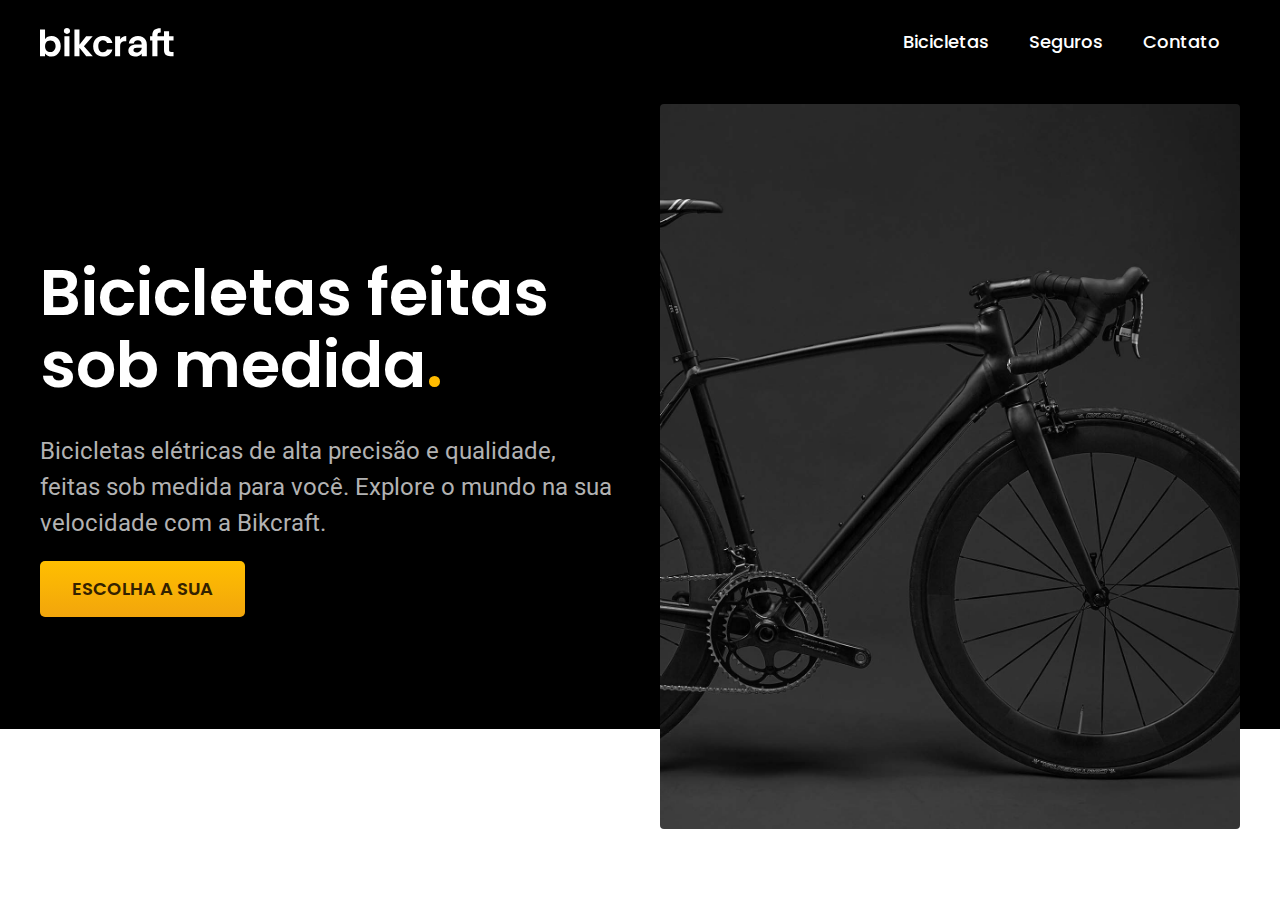
==== index.html @ 77c64b60 "repositorio inicial" ====
<!DOCTYPE html>
<html lang="pt-br">

<head>
  <meta charset="UTF-8">
  <meta name="viewport" content="width=device-width, initial-scale=1.0">
  <title>Bikcraft</title>
  <meta name="description" content="Bicicletas elétricas de alta precisão e qualidade, feitas sob medida para o cliente. Explore o mundo na sua velocidade com a Bikcraft">
  <link rel="stylesheet" href="./css/imports.css">
  <link rel="preconnect" href="https://fonts.googleapis.com">
  <link rel="preconnect" href="https://fonts.gstatic.com" crossorigin>
  <link href="https://fonts.googleapis.com/css2?family=Merriweather:ital,wght@1,900&family=Poppins:wght@500;600&family=Roboto:wght@400;500&display=swap" rel="stylesheet">
</head>

<body>
  <header class="header-main">
    <div class="header-bg">
      <a href="./">
        <img src="./img/bikcraft.svg" alt="Logo Bikcraft">
      </a>
      <nav aria-label="Cabeçalho">
        <ul class="header-menu font-1-m">
          <li><a href="./bicicletas.html">Bicicletas</a></li>
          <li><a href="./seguros.html">Seguros</a></li>
          <li><a href="./contato.html">Contato</a></li>
        </ul>
      </nav>
    </div>
  </header>
  <main class="main-introducao">
    <div class="introducao">
      <div class="introducao-conteudo">
        <h1 class="font-1-xxl cor-0">Bicicletas feitas sob medida<span class="cor-p1">.</span></h1>
        <p class="font-2-l cor-5">Bicicletas elétricas de alta precisão e qualidade, feitas sob medida para você. Explore o mundo na sua velocidade com a Bikcraft.</p>
        <a class="button font-1-m-b" href="./bicicletas.html">Escolha a sua</a>
      </div>
      <img src="./img/fotos/introducao.jpg" alt="">
    </div>
  </main>
</body>

</html>
---- css/imports.css ----
@import "./global/global.css";
@import "./utility/color.css";
@import "./utility/font.css";
@import "./utility/components.css";

/* header  */
@import "./global/header.css";

/* introducao */
@import "./home/intro.css";
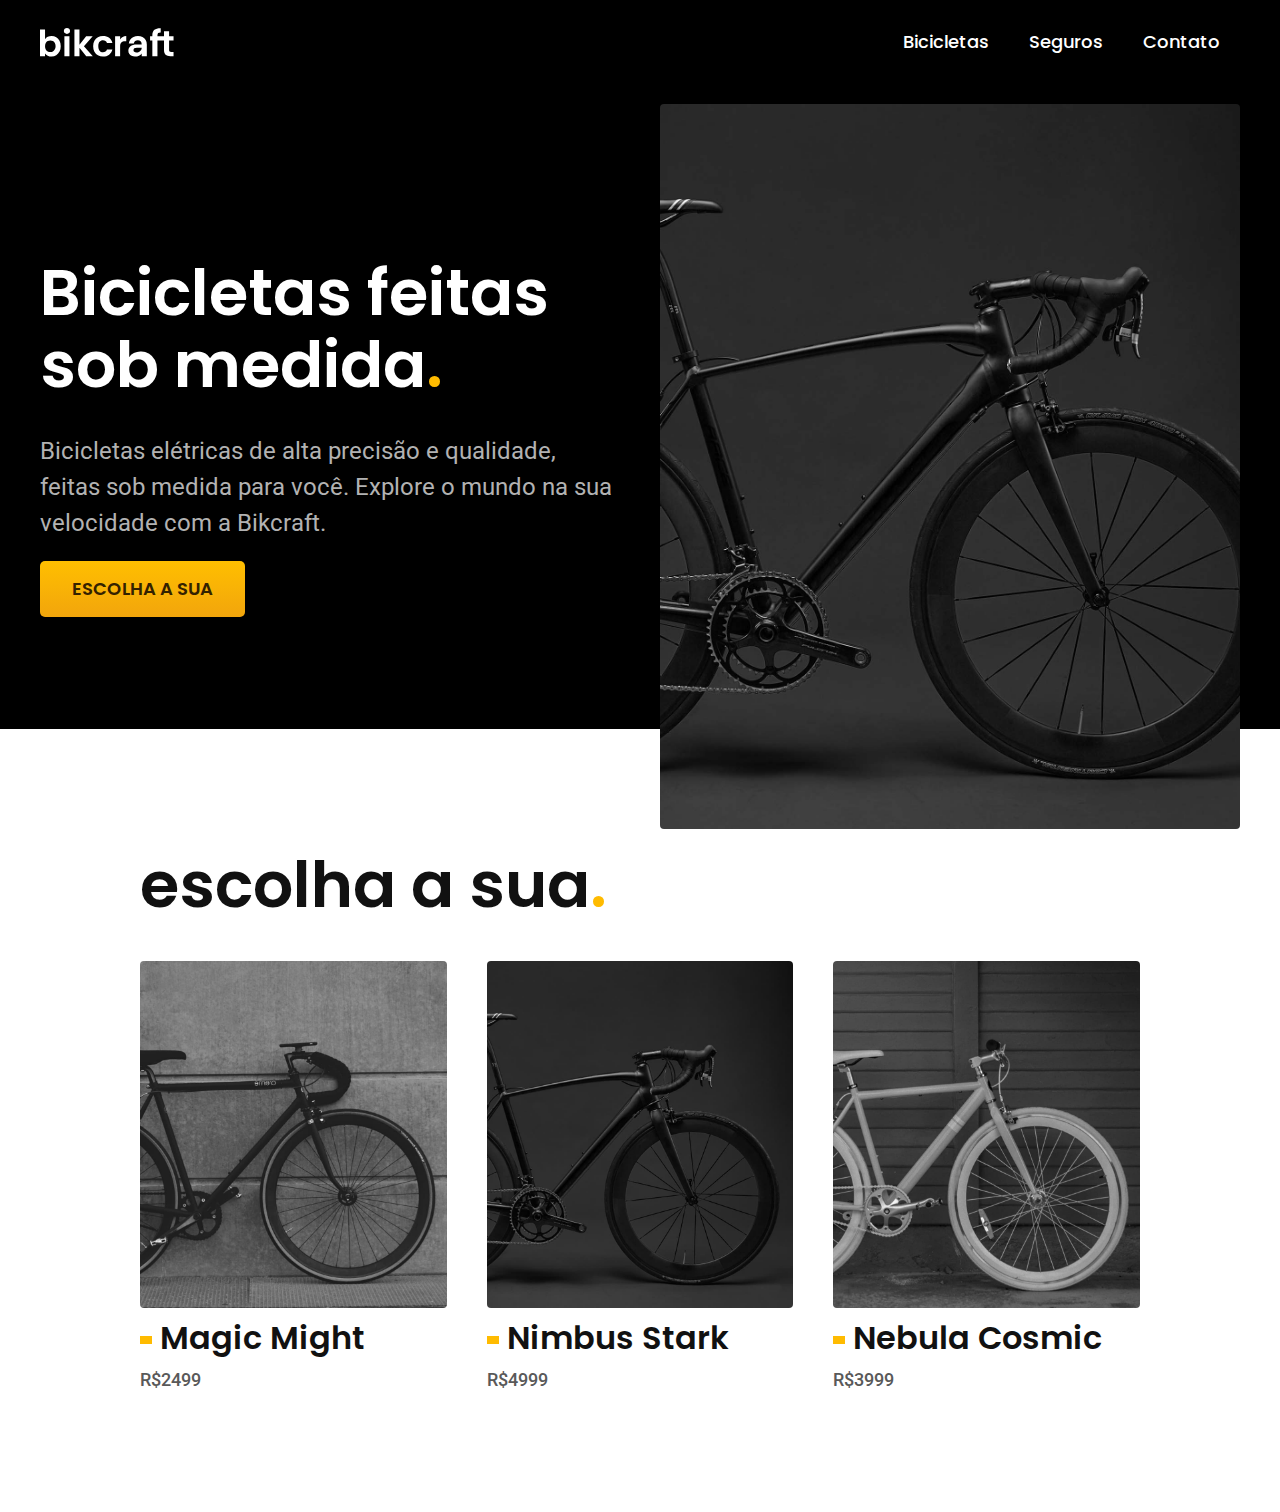
==== commit 41dc5ebb: "add bike list" ====
--- a/index.html
+++ b/index.html
@@ -37,6 +37,29 @@
       <img src="./img/fotos/introducao.jpg" alt="">
     </div>
   </main>
+  <article class="bike-list">
+    <h2 class="container font-1-xxl cor-11">escolha a sua<span class="cor-p1">.</span></h2>
+    <ul>
+      <li><a href=".bicicletas/magic.html">
+          <img src="./img/bicicletas/magic-home.jpg" alt="Bicicleta Preta">
+          <h3 class="font-1-xl cor-11">Magic Might</h3>
+          <span class=" font-2-m cor-8">R$2499</span>
+        </a>
+      </li>
+      <li><a href=".bicicletas/nimbus.html">
+          <img src="./img/bicicletas/nimbus-home.jpg" alt="Bicicleta Preta">
+          <h3 class="font-1-xl cor-11">Nimbus Stark</h3>
+          <span class=" font-2-m cor-8">R$4999</span>
+        </a>
+      </li>
+      <li><a href=".bicicletas/nebula.html">
+          <img src="./img/bicicletas/nebula-home.jpg" alt="Bicicleta Preta">
+          <h3 class="font-1-xl cor-11"">Nebula Cosmic</h3>
+          <span class=" font-2-m cor-8">R$3999</span>
+        </a>
+      </li>
+    </ul>
+  </article>
 </body>
 
 </html>--- a/css/imports.css
+++ b/css/imports.css
@@ -8,3 +8,6 @@
 
 /* introducao */
 @import "./home/intro.css";
+
+/* bikes */
+@import "./home/bikes.css";
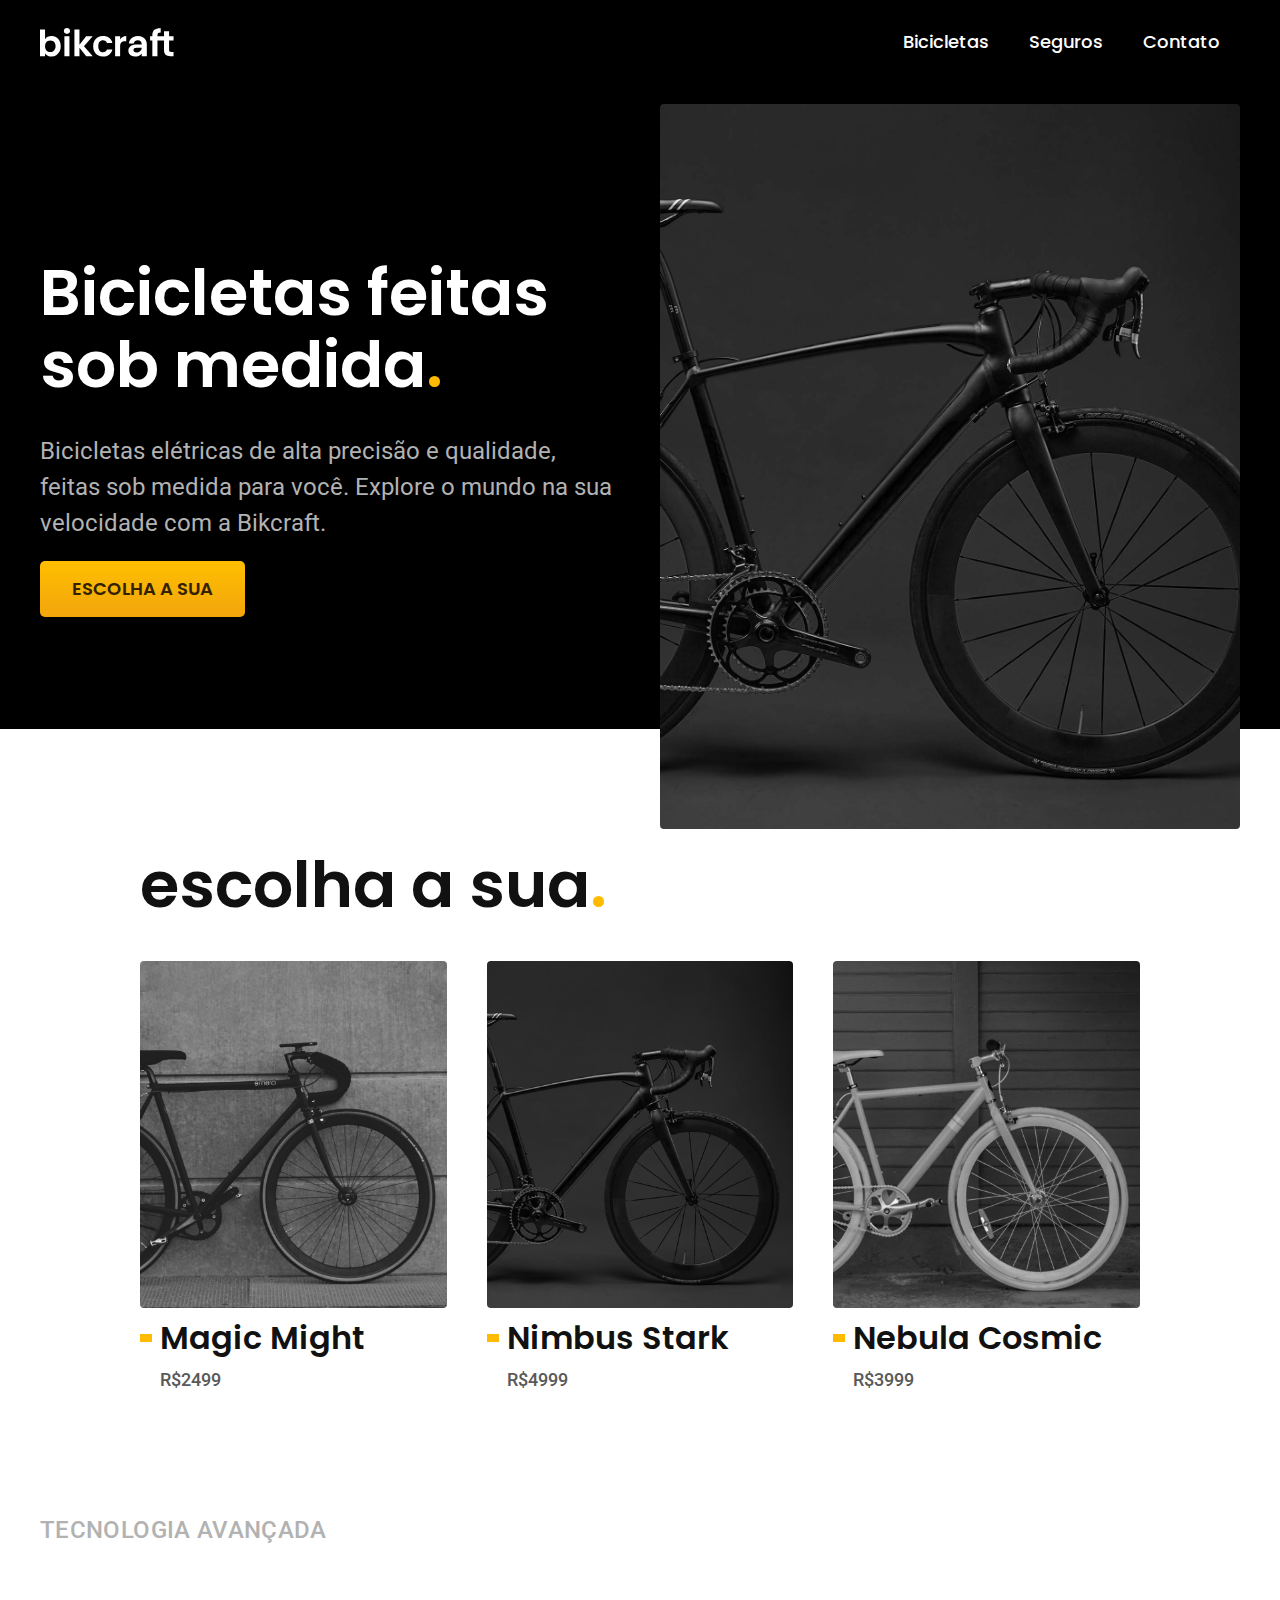
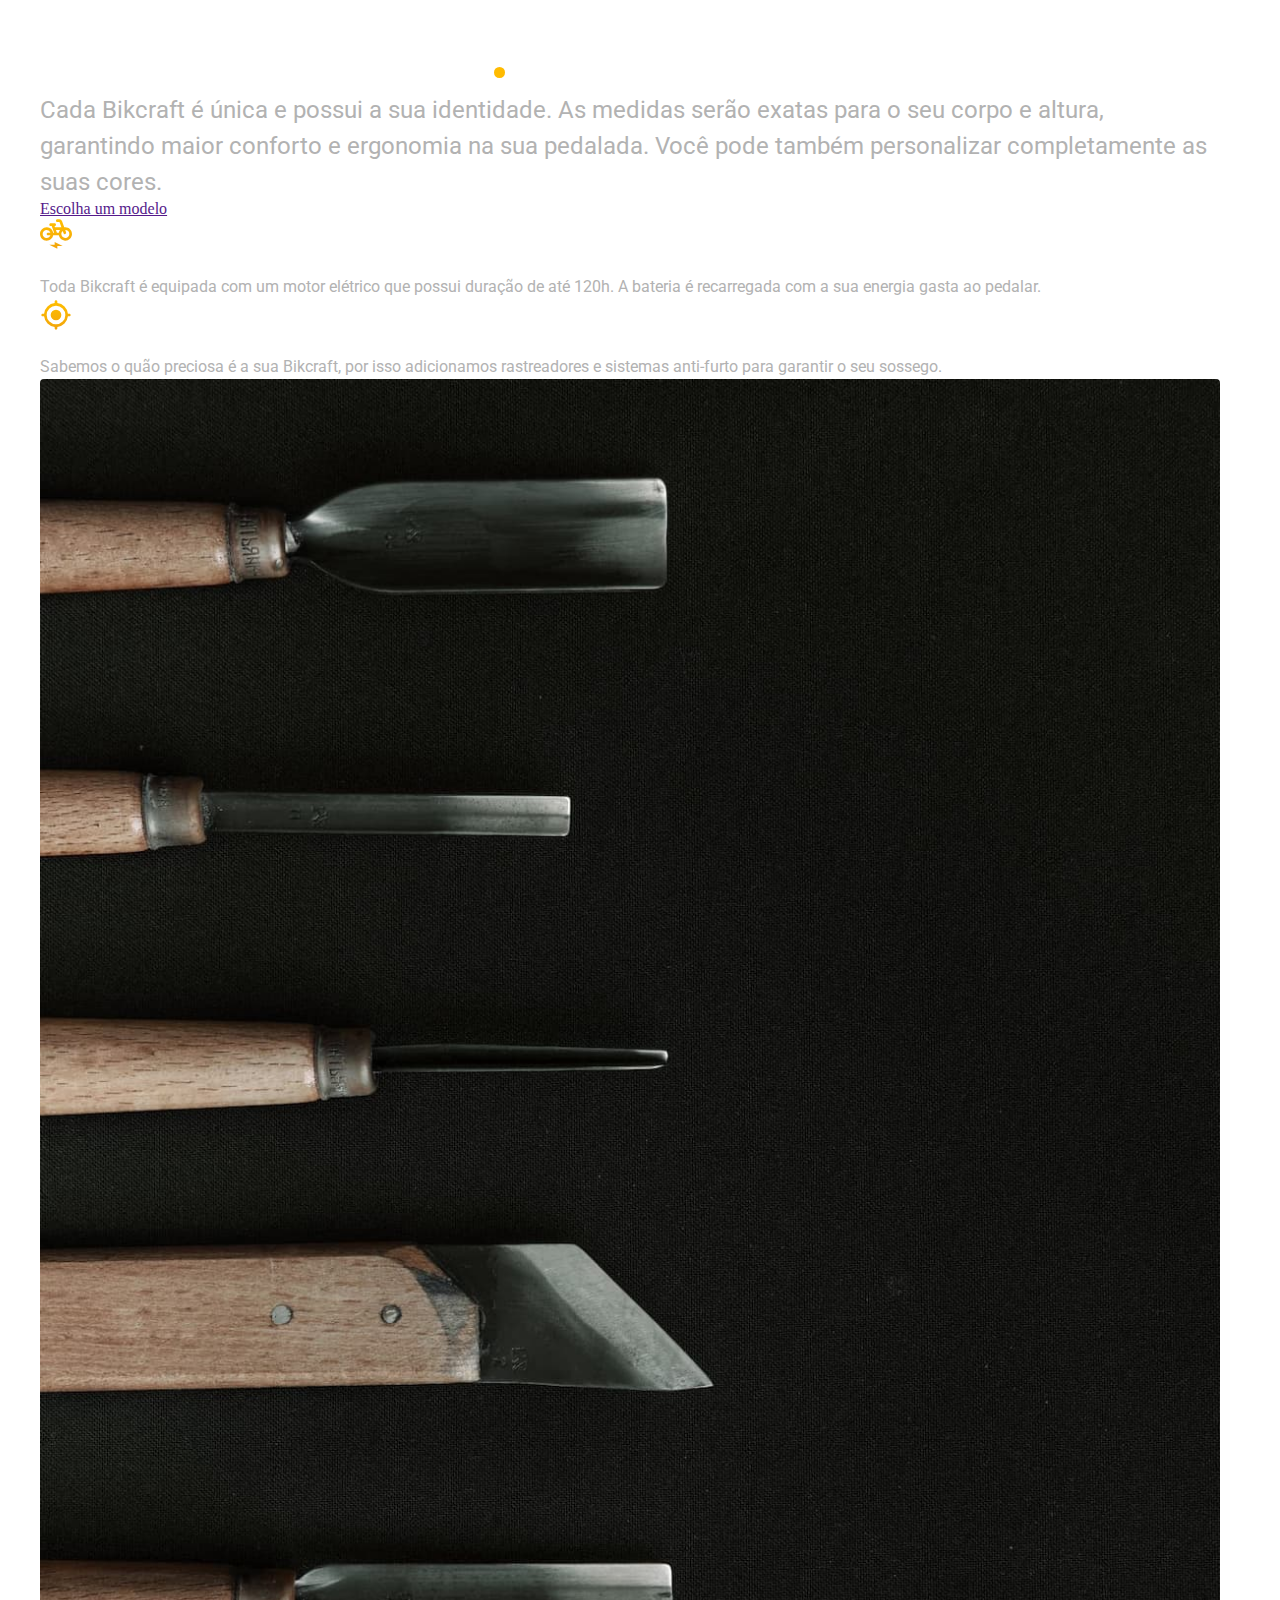
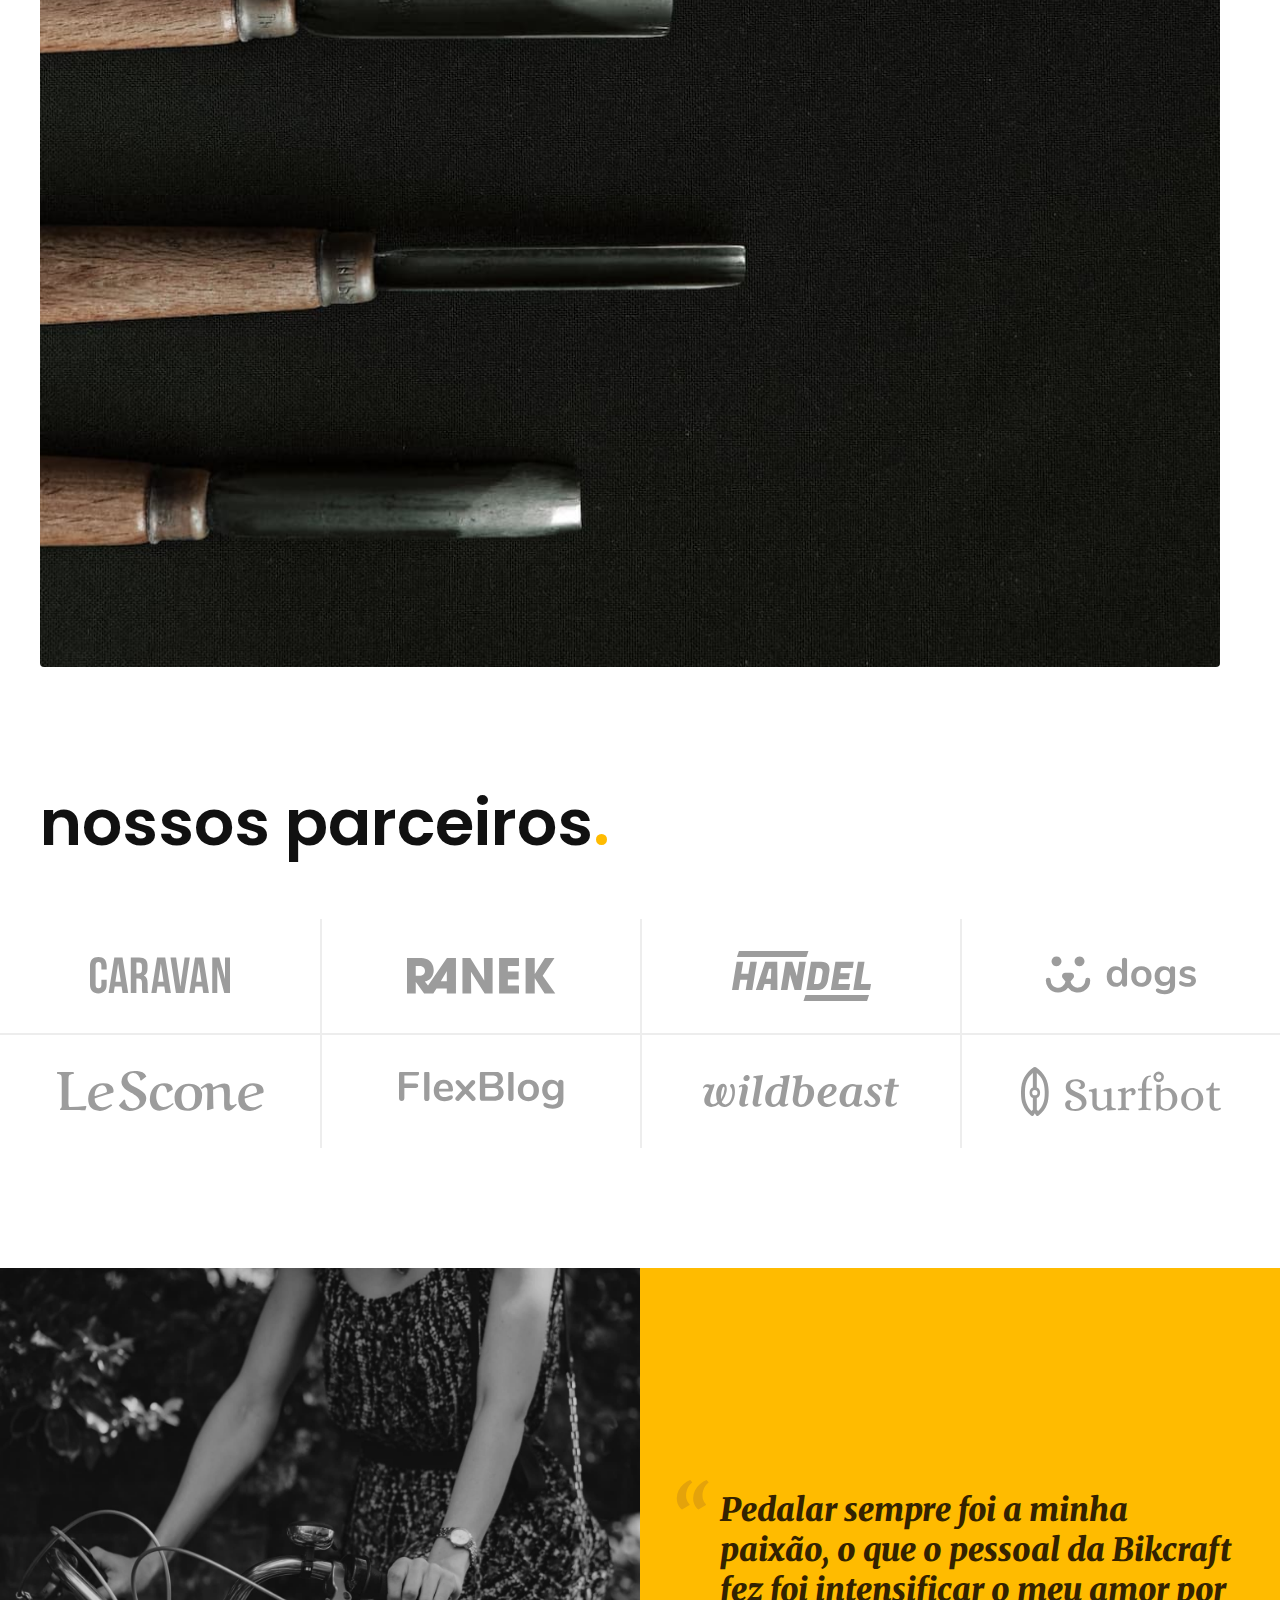
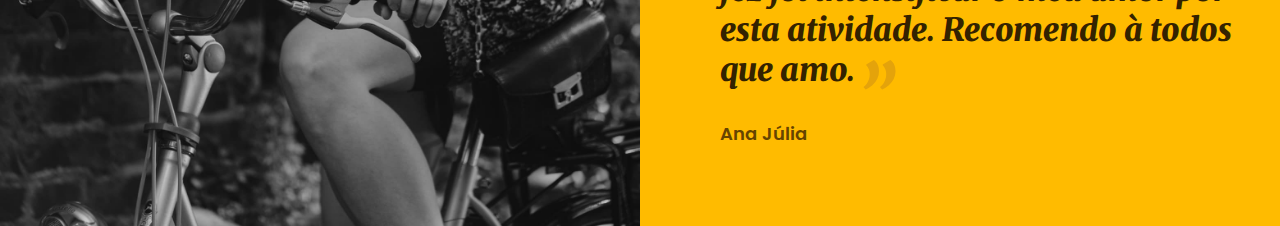
==== commit 8b94653c: "add partner and quote" ====
--- a/index.html
+++ b/index.html
@@ -9,7 +9,7 @@
   <link rel="stylesheet" href="./css/imports.css">
   <link rel="preconnect" href="https://fonts.googleapis.com">
   <link rel="preconnect" href="https://fonts.gstatic.com" crossorigin>
-  <link href="https://fonts.googleapis.com/css2?family=Merriweather:ital,wght@1,900&family=Poppins:wght@500;600&family=Roboto:wght@400;500&display=swap" rel="stylesheet">
+  <link href="https://fonts.googleapis.com/css2?family=Merriweather:ital,wght@0,300;0,400;0,700;0,900;1,300;1,400;1,700;1,900&family=Poppins:ital,wght@0,100;0,200;0,300;0,400;0,500;0,600;0,700;0,800;0,900;1,100;1,200;1,300;1,400;1,500;1,600;1,700;1,800;1,900&family=Roboto:ital,wght@0,100;0,300;0,400;0,500;0,700;0,900;1,100;1,300;1,400;1,500;1,700;1,900&display=swap" rel="stylesheet">
 </head>
 
 <body>
@@ -60,6 +60,55 @@
       </li>
     </ul>
   </article>
+  <article class="tecnologia">
+    <div class="tecnologia-geral container">
+      <div class="tecnologia-sobre">
+        <span class="font-2-l-b cor-5">TECNOLOGIA AVANÇADA</span>
+        <h2 class="font-1-xxl cor-0">você escolhe suas cores e componentes<span class="cor-p1">.</span></h2>
+        <p class="font-2-l cor-5">Cada Bikcraft é única e possui a sua identidade. As medidas serão exatas para o seu corpo e altura, garantindo maior conforto e ergonomia na sua pedalada. Você pode também personalizar completamente as suas cores.</p>
+        <a class="link" href="">Escolha um modelo</a>
+        <div class="tecnologia-beneficios">
+          <div class="eletrica">
+            <img src="./img/icones/eletrica.svg" alt="icone de bicicleta">
+            <h3 class="font-1-m cor-0">Motor Elétrico</h3>
+            <p class="font-2-s cor-5">Toda Bikcraft é equipada com um motor elétrico que possui duração de até 120h. A bateria é recarregada com a sua energia gasta ao pedalar.</p>
+          </div>
+          <div class="rastreio">
+            <img src="./img/icones/rastreador.svg" alt="icone de rastreio">
+            <h3 class="font-1-m cor-0">Rastreador</h3>
+            <p class="font-2-s cor-5">Sabemos o quão preciosa é a sua Bikcraft, por isso adicionamos rastreadores e sistemas anti-furto para garantir o seu sossego.</p>
+          </div>
+        </div>
+      </div>
+      <div class="tec-img">
+        <img src="./img/fotos/tecnologia.jpg" alt="Tecnologia">
+      </div>
+    </div>
+  </article>
+  <section class="parceiros">
+    <h2 class="container font-1-xxl cor-11">nossos parceiros<span class="cor-p1">.</span></h2>
+    <ul>
+      <li><img src="./img/parceiros/caravan.svg" alt=""></li>
+      <li><img src="./img/parceiros/ranek.svg" alt=""></li>
+      <li><img src="./img/parceiros/handel.svg" alt=""></li>
+      <li><img src="./img/parceiros/dogs.svg" alt=""></li>
+      <li><img src="./img/parceiros/lescone.svg" alt=""></li>
+      <li><img src="./img/parceiros/flexblog.svg" alt=""></li>
+      <li><img src="./img/parceiros/wildbeast.svg" alt=""></li>
+      <li><img src="./img/parceiros/surfbot.svg" alt=""></li>
+    </ul>
+  </section>
+  <section class="depoimento">
+    <div>
+      <img src="./img/fotos/depoimento.jpg" width="1560" height="1360" alt="Pessoa pedalando em uma bike">
+    </div>
+    <div class="depoimento-conteudo">
+      <blockquote class="font-1-xl cor-p5">
+        <p>Pedalar sempre foi a minha paixão, o que o pessoal da Bikcraft fez foi intensificar o meu amor por esta atividade. Recomendo à todos que amo.</p>
+      </blockquote>
+      <span class="font-1-m-b cor-p4">Ana Júlia</span>
+    </div>
+  </section>
 </body>
 
 </html>--- a/css/imports.css
+++ b/css/imports.css
@@ -3,11 +3,10 @@
 @import "./utility/font.css";
 @import "./utility/components.css";
 
-/* header  */
+/* home  */
 @import "./global/header.css";
-
-/* introducao */
 @import "./home/intro.css";
-
-/* bikes */
 @import "./home/bikes.css";
+@import "./home/tecnologia.css";
+@import "./home/parceiros.css";
+@import "./home/depoimento.css";
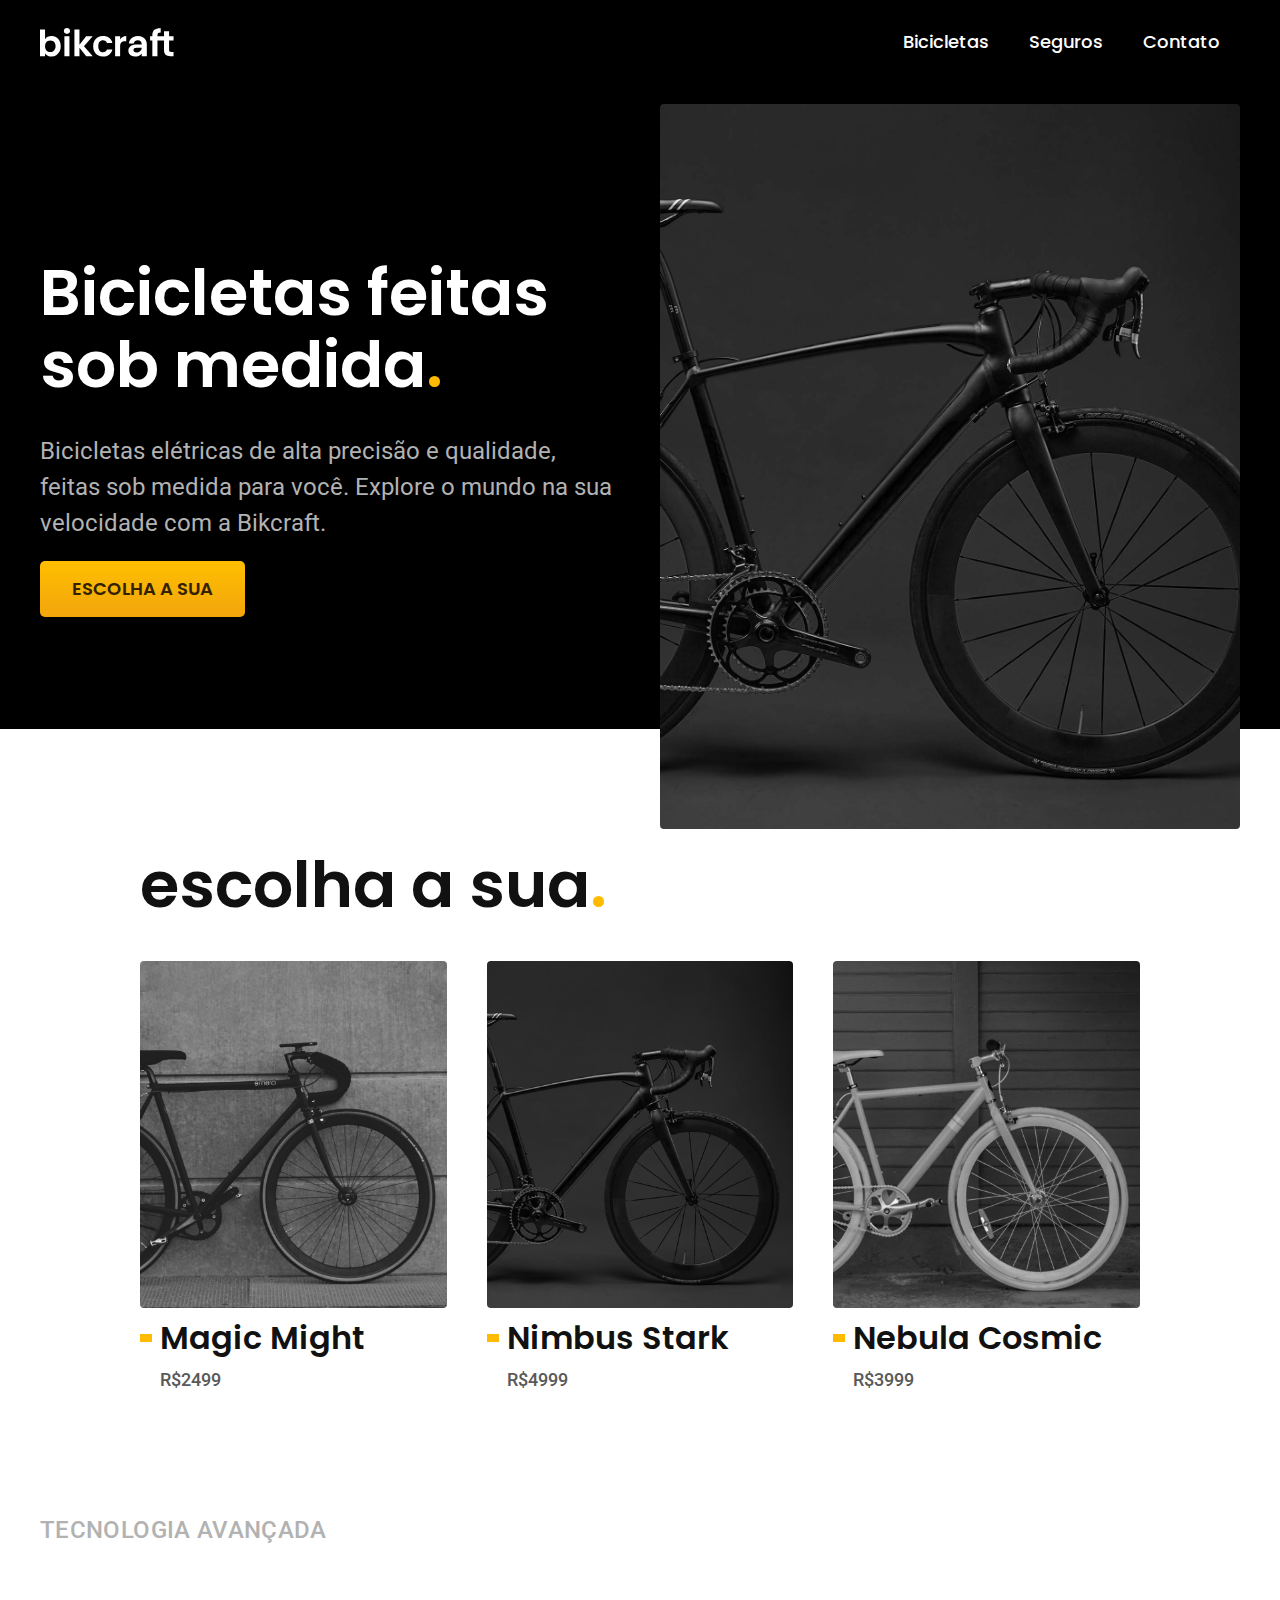
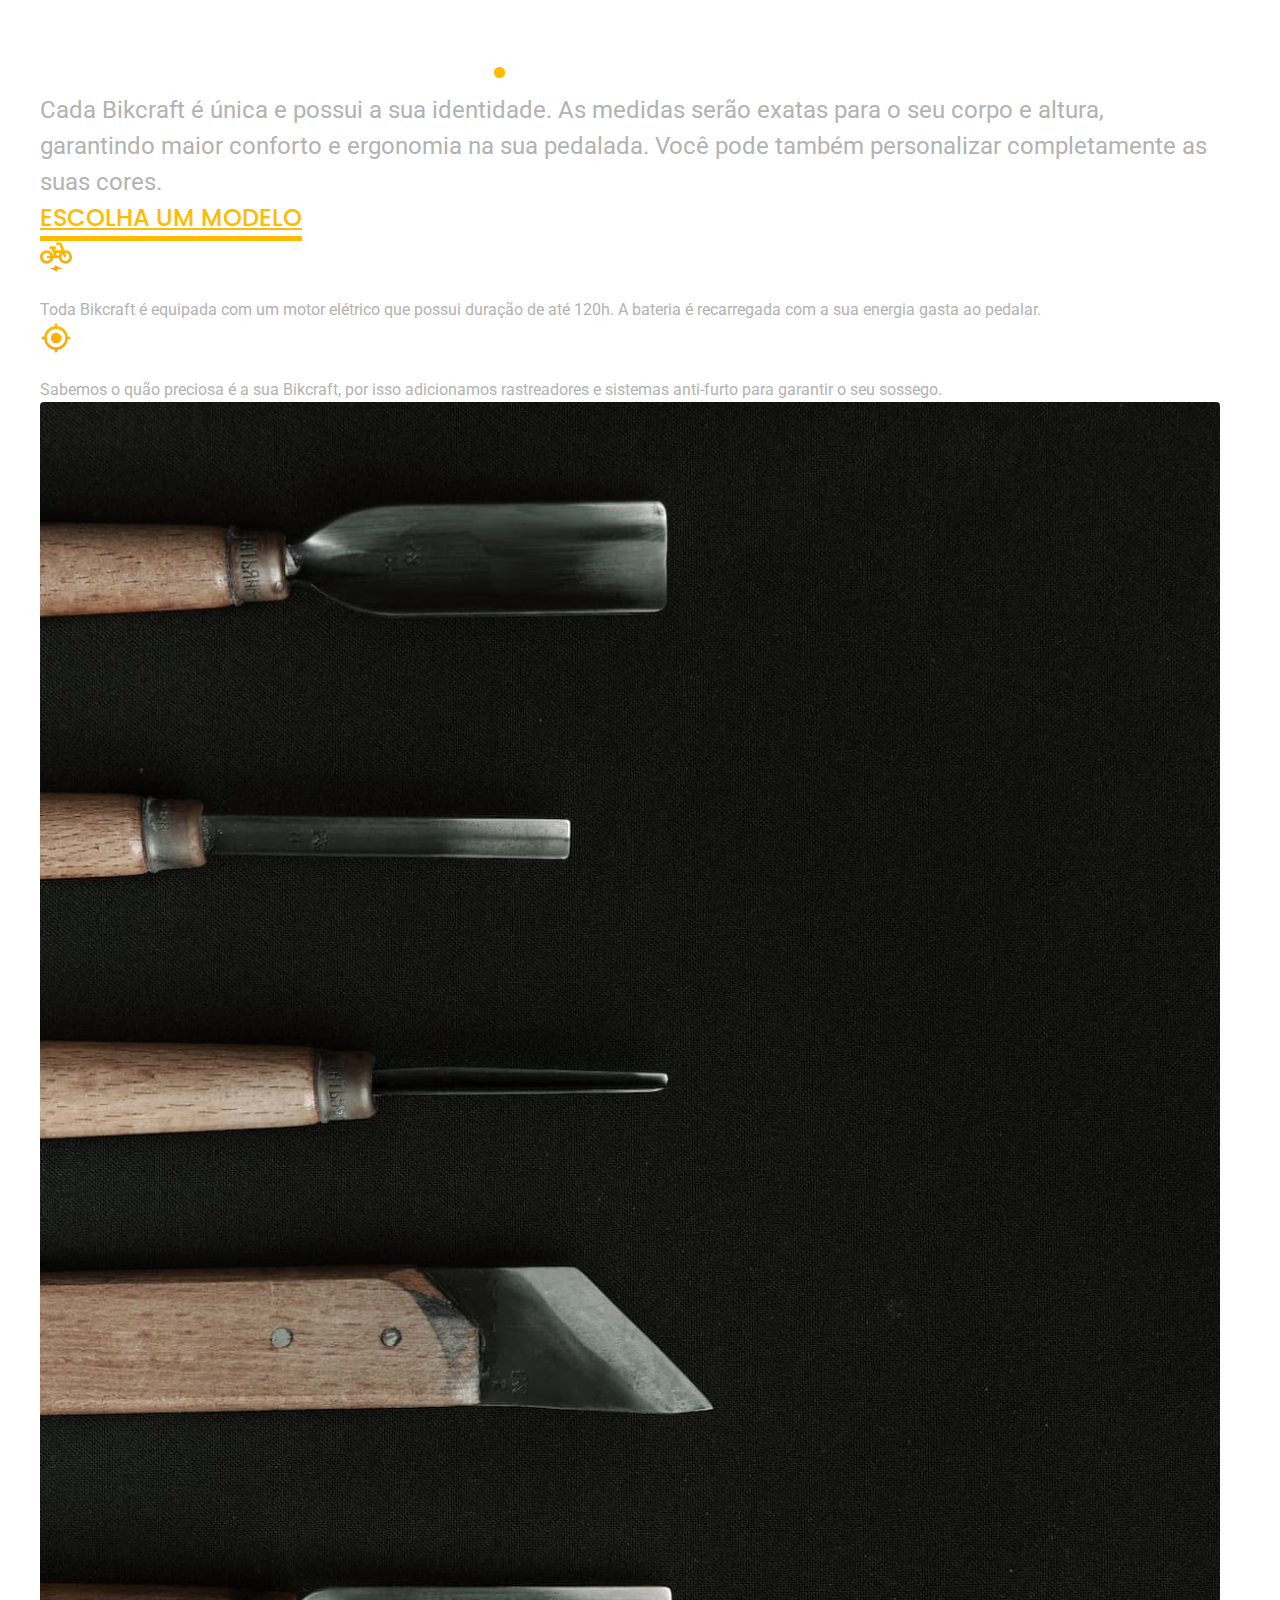
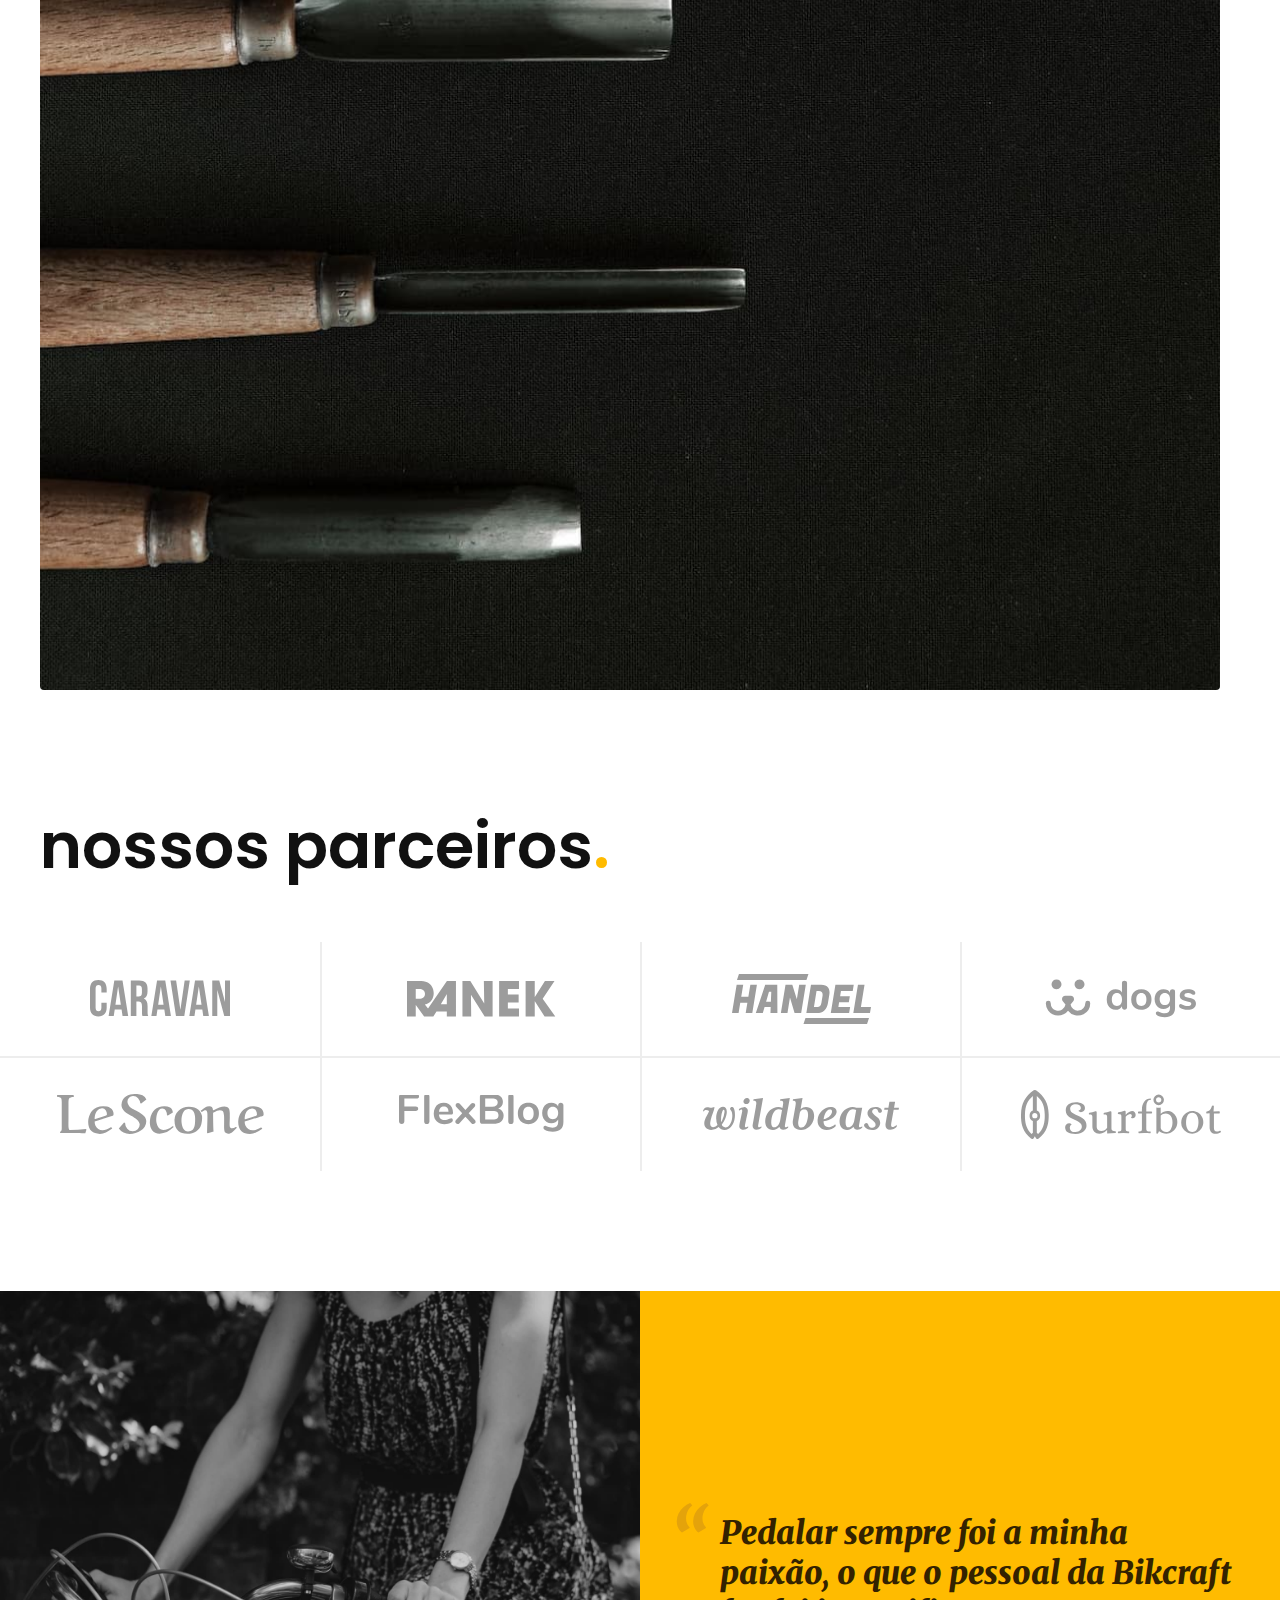
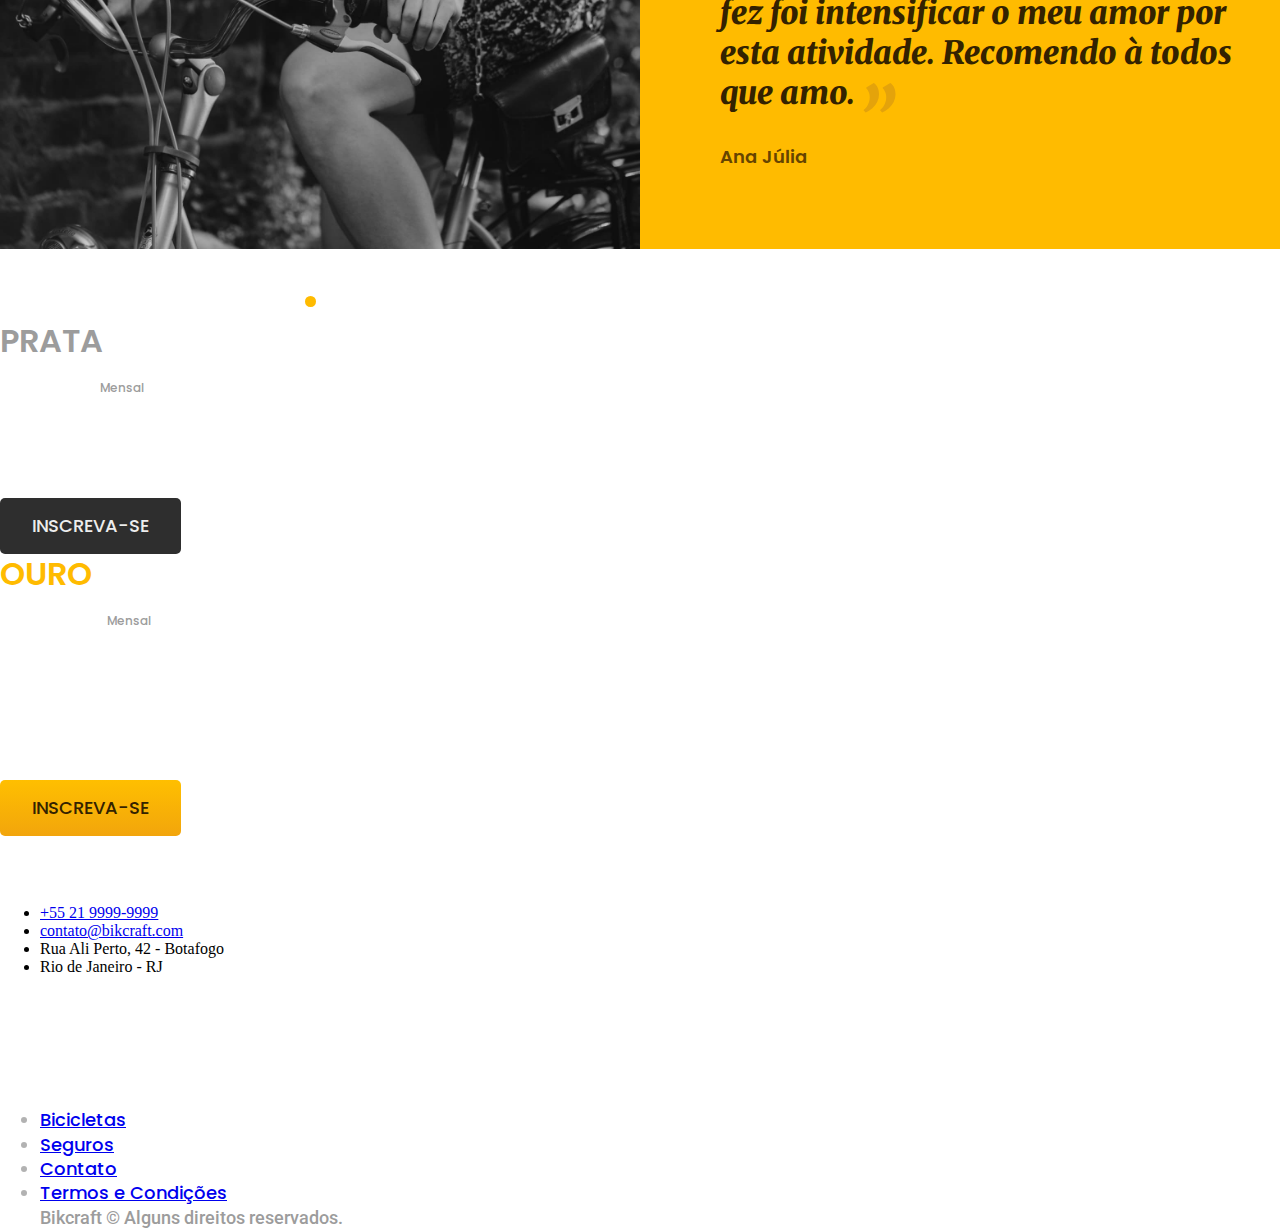
==== commit 38e6c7b2: "final" ====
--- a/index.html
+++ b/index.html
@@ -4,7 +4,7 @@
 <head>
   <meta charset="UTF-8">
   <meta name="viewport" content="width=device-width, initial-scale=1.0">
-  <title>Bikcraft</title>
+  <title>Bikcraft - Home</title>
   <meta name="description" content="Bicicletas elétricas de alta precisão e qualidade, feitas sob medida para o cliente. Explore o mundo na sua velocidade com a Bikcraft">
   <link rel="stylesheet" href="./css/imports.css">
   <link rel="preconnect" href="https://fonts.googleapis.com">
@@ -40,19 +40,19 @@
   <article class="bike-list">
     <h2 class="container font-1-xxl cor-11">escolha a sua<span class="cor-p1">.</span></h2>
     <ul>
-      <li><a href=".bicicletas/magic.html">
+      <li><a href="./bicicletas/magic.html">
           <img src="./img/bicicletas/magic-home.jpg" alt="Bicicleta Preta">
           <h3 class="font-1-xl cor-11">Magic Might</h3>
           <span class=" font-2-m cor-8">R$2499</span>
         </a>
       </li>
-      <li><a href=".bicicletas/nimbus.html">
+      <li><a href="./bicicletas/nimbus.html">
           <img src="./img/bicicletas/nimbus-home.jpg" alt="Bicicleta Preta">
           <h3 class="font-1-xl cor-11">Nimbus Stark</h3>
           <span class=" font-2-m cor-8">R$4999</span>
         </a>
       </li>
-      <li><a href=".bicicletas/nebula.html">
+      <li><a href="./bicicletas/nebula.html">
           <img src="./img/bicicletas/nebula-home.jpg" alt="Bicicleta Preta">
           <h3 class="font-1-xl cor-11"">Nebula Cosmic</h3>
           <span class=" font-2-m cor-8">R$3999</span>
@@ -66,7 +66,7 @@
         <span class="font-2-l-b cor-5">TECNOLOGIA AVANÇADA</span>
         <h2 class="font-1-xxl cor-0">você escolhe suas cores e componentes<span class="cor-p1">.</span></h2>
         <p class="font-2-l cor-5">Cada Bikcraft é única e possui a sua identidade. As medidas serão exatas para o seu corpo e altura, garantindo maior conforto e ergonomia na sua pedalada. Você pode também personalizar completamente as suas cores.</p>
-        <a class="link" href="">Escolha um modelo</a>
+        <a class="link" href="./bicicletas.html">Escolha um modelo</a>
         <div class="tecnologia-beneficios">
           <div class="eletrica">
             <img src="./img/icones/eletrica.svg" alt="icone de bicicleta">
@@ -109,6 +109,82 @@
       <span class="font-1-m-b cor-p4">Ana Júlia</span>
     </div>
   </section>
+  <section class="orcamento">
+    <h2 class="container font-1-xxl cor-0">seguros<span class="cor-p1">.</span></h2>
+    <div class="orcamento-tipos">
+      <div class="orcamento-prata">
+        <h3 class="font-1-xl cor-6">PRATA</h3>
+        <span class="font-1-xl cor-0">R$199
+          <span class="font-1-xs cor-6">Mensal</span>
+        </span>
+        <ul class="font-2-m cor-0">
+          <li>Duas trocas por ano</li>
+          <li>Assistência técnica</li>
+          <li>Suporte 08h às 18h</li>
+          <li>Cobertura estadual</li>
+        </ul>
+        <a class="button secundario font-1-m" href="./orcamento.html">Inscreva-se</a>
+      </div>
+      <div class="orcamento-ouro">
+        <h3 class="font-1-xl cor-p1">OURO</h3>
+        <span class="font-1-xl cor-0">R$299
+          <span class="font-1-xs cor-6">Mensal</span>
+        </span>
+        <ul class="font-2-m cor-0">
+          <li>Cinco trocas por ano</li>
+          <li>Assistência especial</li>
+          <li>Suporte 24h</li>
+          <li>Cobertura nacional</li>
+          <li>Desconto em parceiros</li>
+          <li>Acesso ao Clube Bikcraft</li>
+        </ul>
+        <a class="button font-1-m" href="./orcamento.html">Inscreva-se</a>
+      </div>
+      <div>
+      </div>
+    </div>
+  </section>
+  <footer class="footer-bg">
+    <div class="footer container">
+      <img src="./img/bikcraft.svg" alt="">
+      <div class="footer-contato">
+        <h3 class="font-2-l-b cor-0">Contato</h3>
+        <ul>
+          <li>
+            <a href="./">+55 21 9999-9999 </a>
+          </li>
+          <li>
+            <a href="./">contato@bikcraft.com</a>
+          </li>
+          <li>Rua Ali Perto, 42 - Botafogo</li>
+          <li>Rio de Janeiro - RJ</li>
+        </ul>
+        <div class="redes">
+          <a href="./">
+            <img src="./img/redes/instagram.svg" alt="Instagram">
+          </a>
+          <a href="./">
+            <img src="./img/redes/facebook.svg" alt="Facebook">
+          </a>
+          <a href="./">
+            <img src="./img/redes/youtube.svg" alt="Youtube">
+          </a>
+        </div>
+      </div>
+      <div class="footer-informacoes">
+        <h3 class="font-2-l-b cor-0">Informações</h3>
+        <nav>
+          <ul class="font-1-m cor-5">
+            <li><a href="./bicicletas.html">Bicicletas</a></li>
+            <li><a href="./seguros.html">Seguros</a></li>
+            <li><a href="./contato.html">Contato</a></li>
+            <li><a href="./termos.html">Termos e Condições</a></li>
+          </ul>
+        </nav>
+      </div>
+      <p class="footer-copy font-2-m cor-6">Bikcraft © Alguns direitos reservados.</p>
+    </div>
+  </footer>
 </body>
 
 </html>--- a/css/imports.css
+++ b/css/imports.css
@@ -10,3 +10,21 @@
 @import "./home/tecnologia.css";
 @import "./home/parceiros.css";
 @import "./home/depoimento.css";
+@import "./home/orcamento.css";
+@import "./global/footer.css";
+
+/* termos */
+@import "./termos/termos.css";
+
+/* bicicletas */
+@import "./bicicletas/bicicletas.css";
+@import "./bicicletas/bicicleta.css";
+@import "./bicicletas/bicicletas-lista.css";
+@import "./bicicletas/seguro.css";
+
+/* seguros */
+@import "./seguros/seguros.css";
+@import "./seguros/perguntas.css";
+@import "./seguros/vantagens.css";
+
+/* tipos de bicicleta */
